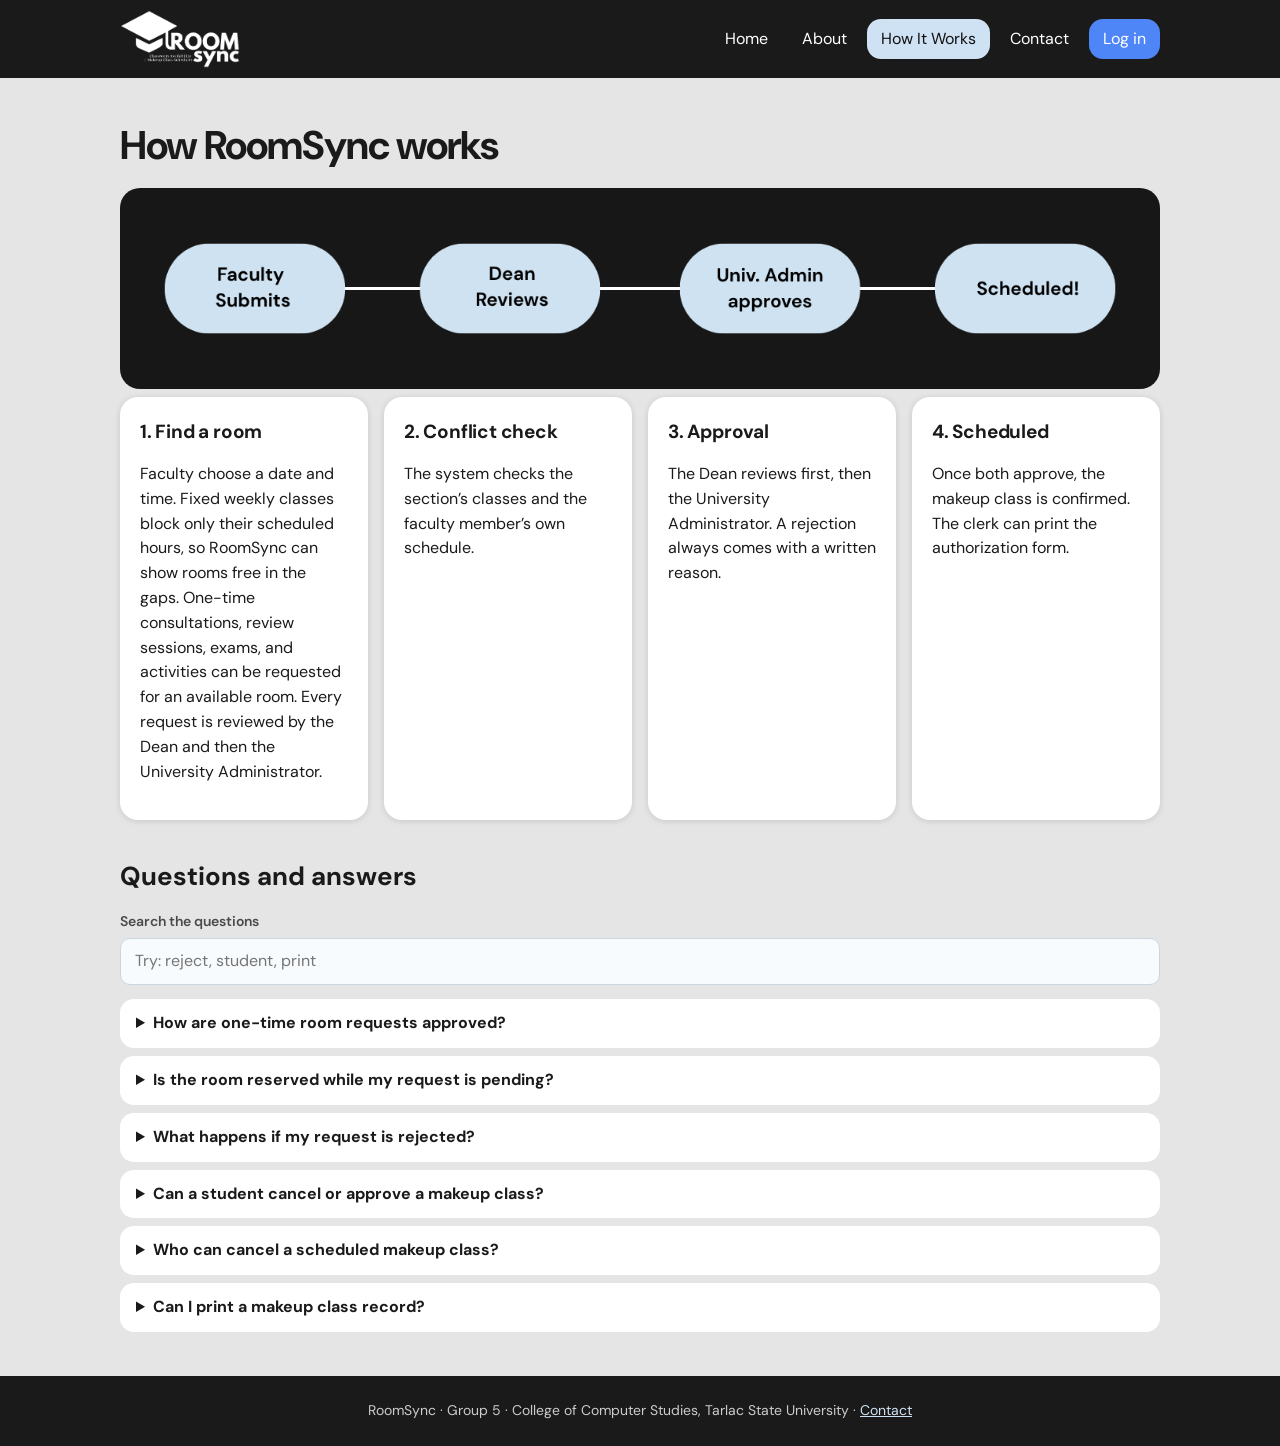
==== how-it-works.html @ acd4421f "Add files via upload" ====
<!DOCTYPE html>
<html lang="en">
  <head>
    <meta charset="UTF-8">
    <meta name="viewport" content="width=device-width, initial-scale=1">
    <title>How RoomSync works: from request to approved makeup class | RoomSync</title>
    <meta
      name="description"
      content="Step by step: how faculty request a makeup class in RoomSync and how the Dean and University Administrator approve it. Includes answers to common questions."
    >
    <meta
      property="og:title"
      content="How RoomSync works: from request to approved makeup class | RoomSync"
    >
    <meta
      property="og:description"
      content="Step by step: how faculty request a makeup class in RoomSync and how the Dean and University Administrator approve it. Includes answers to common questions."
    >
    <meta property="og:type" content="website">
    <meta property="og:image" content="assets/hero.png">
    <link rel="icon" href="assets/favicon.png" type="image/png">
    <link
      rel="stylesheet"
      href="https://fonts.googleapis.com/css2?family=DM+Sans:wght@400;500;700;800&display=swap"
    >
    <link rel="stylesheet" href="style.css">
    <link rel="stylesheet" href="site.css">
  </head>
  <body style="background:#e5e5e5">
    <a class="skip" href="#main">Skip to content</a>
    <header class="top">
      <div class="in">
        <a href="index.html">
          <img src="assets/logo.png" alt="RoomSync home" height="58">
        </a>
        <button id="menu" aria-expanded="false" aria-controls="nav">Menu</button>
        <nav id="nav" aria-label="Main">
          <ul>
            <li><a href="index.html">Home</a></li>
            <li><a href="about.html">About</a></li>
            <li><a href="how-it-works.html" aria-current="page">How It Works</a></li>
            <li><a href="contact.html">Contact</a></li>
            <li><a class="cta" href="portal.html">Log in</a></li>
          </ul>
        </nav>
      </div>
    </header>
    <main id="main" class="wrap">
      <h1>How RoomSync works</h1>
      <img
        class="fig"
        src="assets/approval.png"
        alt="Approval flow: faculty submits, dean reviews, university administrator approves, class is scheduled"
        width="1326"
        height="256"
      >
      <div class="grid">
        <div class="box">
          <h3>1. Find a room</h3>
          <p>
            Faculty choose a date and time. Fixed weekly classes block only their scheduled
            hours, so RoomSync can show rooms free in the gaps. One-time consultations, review
            sessions, exams, and activities can be requested for an available room. Every
            request is reviewed by the Dean and then the University Administrator.
          </p>
        </div>
        <div class="box">
          <h3>2. Conflict check</h3>
          <p>The system checks the section’s classes and the faculty member’s own schedule.</p>
        </div>
        <div class="box">
          <h3>3. Approval</h3>
          <p>
            The Dean reviews first, then the University Administrator. A rejection always comes
            with a written reason.
          </p>
        </div>
        <div class="box">
          <h3>4. Scheduled</h3>
          <p>Once both approve, the makeup class is confirmed. The clerk can print the authorization form.</p>
        </div>
      </div>
      <h2 class="sec">Questions and answers</h2>
      <label for="faq-q">Search the questions</label>
      <input id="faq-q" type="search" placeholder="Try: reject, student, print">
      <p id="faq-n" role="status" class="mu"></p>
      <div id="faq">
        <details>
          <summary>How are one-time room requests approved?</summary>
          <p>
            Consultations, review sessions, exams, and activities use the same two-step review as
            makeup classes: the Dean reviews first, followed by the University Administrator.
            The room is held while a request is pending.
          </p>
        </details>
        <details>
          <summary>Is the room reserved while my request is pending?</summary>
          <p>Yes. The room is held so no one else books it, and it is confirmed after both approvals.</p>
        </details>
        <details>
          <summary>What happens if my request is rejected?</summary>
          <p>You see who rejected it and the reason, and you can submit a new request with a different time or room.</p>
        </details>
        <details>
          <summary>Can a student cancel or approve a makeup class?</summary>
          <p>
            No. Students can only view schedules and vote whether they are available. Their vote
            helps the approvers but does not replace approval.
          </p>
        </details>
        <details>
          <summary>Who can cancel a scheduled makeup class?</summary>
          <p>The university clerk can cancel it with a reason. The room becomes free again.</p>
        </details>
        <details>
          <summary>Can I print a makeup class record?</summary>
          <p>
            Yes. The clerk opens the record and prints the authorization form with signature lines
            for the Dean and the University Administrator.
          </p>
        </details>
      </div>
    </main>
    <footer class="foot">
      RoomSync · Group 5 · College of Computer Studies, Tarlac State University ·
      <a href="contact.html">Contact</a>
    </footer>
    <script src="site.js"></script>
  </body>
</html>
---- style.css ----
:root {
  color-scheme: light;
  --ink: #1a1a1a;
  --muted: #666666;
  --line: #d3d3d3;
  --surface: #ffffff;
  --canvas: #e5e5e5;
  --blue: #1a1a1a;
  --blue-soft: #cfe2f3;
  --green: #2d6a1f;
  --green-soft: #e4f0df;
  --red: #e53935;
  --red-soft: #fde9e8;
  --amber: #a85f00;
  --amber-soft: #fff0d9;
}

* { box-sizing: border-box; }

@keyframes rise-in {
  from { opacity: 0; transform: translateY(4px); }
  to { opacity: 1; transform: translateY(0); }
}

@keyframes soft-fade {
  from { opacity: 0; }
  to { opacity: 1; }
}

body {
  margin: 0;
  color: var(--ink);
  background: var(--canvas);
  font: 16px/1.55 'DM Sans', system-ui, -apple-system, BlinkMacSystemFont, "Segoe UI", sans-serif;
  -webkit-font-smoothing: antialiased;
}

button, select, input, textarea { font: inherit; }
button { -webkit-tap-highlight-color: transparent; }

label {
  display: block;
  margin: 14px 0 6px;
  color: #4a4a4a;
  font-size: 14px;
  font-weight: 600;
}

input, select, textarea {
  width: 100%;
  min-height: 44px;
  padding: 10px 14px;
  color: var(--ink);
  background: #f8fbfd;
  border: 1px solid #cbd6df;
  border-radius: 10px;
}

input:hover, select:hover, textarea:hover { border-color: #9eafbf; }
input:focus, select:focus, textarea:focus { background: #fff; border-color: var(--blue); }
textarea { min-height: 88px; resize: vertical; }

:focus-visible {
  outline: 3px solid #6c8cff;
  outline-offset: 2px;
}

button {
  min-height: 40px;
  margin: 6px 6px 0 0;
  padding: 9px 17px;
  color: #fff;
  background: var(--blue);
  border: 1px solid transparent;
  border-radius: 9px;
  box-shadow: 0 2px 5px #00000020;
  cursor: pointer;
  font-weight: 600;
}

button:hover:not(:disabled) {
  background: #333;
  box-shadow: 0 5px 12px #0000002b;
  transform: translateY(-1px);
}

button:active:not(:disabled) { transform: translateY(0); }
button:disabled { opacity: .48; cursor: not-allowed; box-shadow: none; }
button.rd { color: #fff; background: var(--red); box-shadow: none; }
button.rd:hover:not(:disabled) { background: #c62828; }
button.good { color: #fff; background: var(--green); box-shadow: none; }
button.good:hover:not(:disabled) { background: #245719; }
button.neutral { color: #333; background: #eeeeee; border-color: #d3d3d3; box-shadow: none; }
button.neutral:hover:not(:disabled) { background: #e2e2e2; box-shadow: 0 3px 8px #00000018; }
button.sm { min-height: 40px; padding: 8px 13px; font-size: 14px; }
button.chosen { box-shadow: 0 0 0 2px var(--surface), 0 0 0 4px currentColor; }

#login {
  position: relative;
  display: grid;
  grid-template-columns: minmax(0, 520px) minmax(0, 410px);
  min-height: 100vh;
  align-items: center;
  justify-content: center;
  gap: clamp(32px, 5vw, 72px);
  overflow: hidden;
  padding: 48px 24px;
  color: #fff;
  background:
    radial-gradient(ellipse at 18% 20%, #cfe2f322, transparent 38%),
    radial-gradient(ellipse at 80% 85%, #ffffff12, transparent 34%),
    #1a1a1a;
}

#login::before, #login::after {
  position: absolute;
  width: 360px;
  height: 360px;
  border: 1px solid #ffffff13;
  border-radius: 50%;
  content: "";
  pointer-events: none;
}

#login::before { top: -220px; right: -80px; }
#login::after { bottom: -250px; left: -100px; width: 460px; height: 460px; }

.brand {
  position: relative;
  z-index: 1;
  align-self: start;
  margin-top: 36px;
  color: #fff;
  font-size: clamp(52px, 8vw, 88px);
  font-weight: 800;
  line-height: .88;
  letter-spacing: -4px;
}

.brand em {
  display: block;
  color: #cfe2f3;
  text-align: right;
  font-style: normal;
}

.brand small {
  display: block;
  max-width: 310px;
  margin-top: 20px;
  color: #d0d0d0;
  font: 400 14px/1.6 'DM Sans', system-ui, sans-serif;
  letter-spacing: .2px;
}

.lc {
  position: relative;
  z-index: 1;
  width: min(410px, 100%);
  padding: 36px;
  color: var(--ink);
  background: var(--surface);
  border: 1px solid #ffffffc7;
  border-radius: 18px;
  box-shadow: 0 24px 70px #00000066;
  animation: rise-in .3s cubic-bezier(.2,.7,.25,1) both;
}

.lc h2 {
  margin: 0 0 18px;
  text-align: left;
  font-size: 27px;
  font-weight: 700;
  letter-spacing: -.7px;
}

.lc button:not(.chip) { width: 100%; min-height: 46px; margin: 14px 0 0; }
.lc .chip { width: auto; margin: 5px 5px 0 0; }
.err { min-height: 20px; margin-top: 6px; color: var(--red); font-size: 14px; text-align: center; }
.chip { min-height: 32px; padding: 5px 11px; color: #333; background: #eef4f8; border: 1px solid #d5e0e9; box-shadow: none; font-size: 13px; }
.chip:hover:not(:disabled) { color: var(--blue); background: var(--blue-soft); box-shadow: none; }

.app {
  display: grid;
  grid-template-columns: 252px minmax(0, 1fr);
  min-height: 100vh;
  background: var(--canvas);
  transition: grid-template-columns .28s cubic-bezier(.2,.7,.25,1);
}

aside {
  position: sticky;
  top: 0;
  display: flex;
  height: 100vh;
  height: 100dvh;
  flex-direction: column;
  gap: 5px;
  margin: 0;
  padding: 18px 12px;
  min-width: 0;
  overflow: hidden;
  color: #f5f5f5;
  background: #1a1a1a;
  border: 0;
  border-radius: 0;
}

aside nav {
  display: flex;
  flex: 1;
  flex-direction: column;
  gap: 5px;
}

.app.sidebar-hidden {
  grid-template-columns: 84px minmax(0, 1fr);
}

aside .me,
aside nav,
aside .lo {
  transition: opacity .16s ease, transform .22s ease, visibility 0s linear;
}

.sidebar-toggle {
  display: grid;
  width: 38px;
  height: 38px;
  padding: 0;
  place-items: center;
  flex: 0 0 auto;
  align-self: flex-end;
  margin: 0 0 8px;
  color: #f5f5f5;
  border-color: #555;
  box-shadow: none;
}

.sidebar-toggle svg {
  width: 21px;
  height: 21px;
  fill: none;
  stroke: currentColor;
  stroke-linecap: round;
  stroke-width: 2;
}

.sidebar-toggle:focus-visible {
  outline: 2px solid #cfe2f3;
  outline-offset: 2px;
}

.sidebar-toggle:hover:not(:disabled) {
  color: #fff;
  background: #333;
  box-shadow: 0 3px 8px #00000040;
}

.app.sidebar-hidden aside {
  align-items: center;
  padding: 12px 8px;
}

.app.sidebar-hidden aside .me,
.app.sidebar-hidden aside nav,
.app.sidebar-hidden aside .lo {
  visibility: hidden;
  opacity: 0;
  pointer-events: none;
  transform: translateX(-8px);
  transition: opacity .16s ease, transform .22s ease, visibility 0s linear .16s;
}

.app.sidebar-hidden .sidebar-toggle {
  align-self: center;
  margin: 0;
}

.me {
  margin-bottom: 12px;
  padding: 10px 8px 20px;
  border-bottom: 1px solid #ffffff19;
  text-align: center;
}

.me .avatar {
  display: block;
  width: 62px;
  height: 62px;
  margin: 0 auto 10px;
  border: 3px solid #ffffff20;
  border-radius: 50%;
  box-shadow: 0 5px 16px #00000055;
  object-fit: cover;
}

.me b { display: block; font-size: 15px; font-weight: 600; }
.me small { display: block; margin-top: 3px; color: #c5c5c5; font-size: 13px; }

aside a {
  display: flex;
  min-height: 44px;
  align-items: center;
  gap: 10px;
  padding: 10px 12px;
  color: #cccccc;
  border-radius: 9px;
  cursor: pointer;
  font-size: 14px;
  font-weight: 500;
}

aside a:hover { color: #fff; background: #ffffff10; }
aside a.on { color: #1a1a1a; background: #cfe2f3; box-shadow: 0 5px 14px #00000033; }
aside a.lo { margin-top: auto; border-top: 1px solid #ffffff19; border-radius: 0; padding-top: 16px; }

main { min-width: 0; animation: rise-in .24s cubic-bezier(.2,.7,.25,1) both; }

header {
  position: sticky;
  z-index: 2;
  top: 0;
  display: flex;
  min-height: 88px;
  align-items: center;
  justify-content: space-between;
  gap: 16px;
  padding: 16px clamp(20px, 3vw, 42px);
  background: #ffffffed;
  border-bottom: 1px solid var(--line);
  backdrop-filter: blur(12px);
}

h1 {
  margin: 0;
  color: var(--ink);
  font-size: clamp(23px, 2.5vw, 30px);
  font-weight: 700;
  letter-spacing: -.8px;
}

header p { margin: 3px 0 0; color: var(--muted); font-size: 14px; }
.hr { display: flex; align-items: center; gap: 18px; color: #666; text-align: right; font-size: 13px; }
.lg { color: var(--blue); font-size: 14px; font-weight: 800; line-height: 1; }
.lg em { display: block; color: var(--ink); text-align: right; font-style: normal; }

section { width: 100%; max-width: 1500px; margin: 0 auto; padding: 26px clamp(20px, 3vw, 42px) 40px; }
aside a { transition: color .18s ease, background .18s ease, transform .18s ease; }
aside a:hover { transform: translateX(3px); }
input, select, textarea { transition: border-color .18s ease, box-shadow .18s ease, background .18s ease, transform .18s ease; }
input:focus, select:focus, textarea:focus { box-shadow: 0 0 0 3px #cfe2f366; }
button { transition: background .18s ease, box-shadow .18s ease, transform .18s ease; }
table tr { transition: background-color .16s ease; }

.stats {
  display: grid;
  grid-template-columns: repeat(auto-fit, minmax(165px, 1fr));
  gap: 14px;
  margin-bottom: 26px;
}

.st {
  position: relative;
  min-height: 112px;
  padding: 18px 20px;
  overflow: hidden;
  background: var(--surface);
  border: 1px solid var(--line);
  border-radius: 12px;
  box-shadow: 0 3px 10px #00000012;
  transition: transform .22s ease, box-shadow .22s ease;
}

.st:hover { transform: translateY(-3px); box-shadow: 0 8px 18px #00000018; }
.st::before {
  position: absolute;
  top: 0;
  bottom: 0;
  left: 0;
  width: 3px;
  background: var(--blue);
  content: "";
}

.st b { display: block; margin-bottom: 5px; color: var(--ink); font-size: 35px; line-height: 1.15; letter-spacing: -1px; }
.st:not(b) { color: #666; font-size: 14px; }

.card {
  margin-bottom: 16px;
  padding: 18px;
  overflow-x: auto;
  background: var(--surface);
  border: 1px solid var(--line);
  border-radius: 12px;
  box-shadow: 0 3px 12px #0000000d;
  transition: box-shadow .2s ease, border-color .2s ease;
}

.availability-note {
  margin-bottom: 22px;
  padding: 18px 20px;
  background: #f3f8fc;
  border: 1px solid #d5e0e9;
  border-left: 4px solid #4f86f7;
  border-radius: 10px;
}

.availability-note h2 {
  margin: 0 0 14px;
  color: var(--ink);
  font-size: 18px;
}

.availability-note-grid {
  display: grid;
  grid-template-columns: repeat(auto-fit, minmax(260px, 1fr));
  gap: 14px 22px;
}

.availability-note-grid h3 {
  margin: 0 0 4px;
  font-size: 15px;
}

.availability-note-grid p {
  margin: 0;
  color: var(--muted);
  font-size: 14px;
}

.g { display: grid; grid-template-columns: repeat(auto-fit, minmax(155px, 1fr)); gap: 8px 14px; }
h3 { margin: 24px 0 10px; color: var(--ink); font-size: 17px; font-weight: 700; letter-spacing: -.2px; }

table { width: 100%; border-spacing: 0; text-align: left; }
th {
  padding: 11px 12px;
  color: #666;
  background: #f6f8fa;
  border-bottom: 1px solid var(--line);
  font-size: 12px;
  font-weight: 700;
  letter-spacing: .5px;
  text-transform: uppercase;
}

td {
  padding: 12px;
  color: #444;
  background: #fff;
  border-bottom: 1px solid #ededed;
  font-size: 14px;
  transition: background-color .16s ease, color .16s ease;
}

tr:last-child td { border-bottom: 0; }
tr:hover td { background: #f3f8fc; }
tr.off td { color: #888; background: #f2f2f2; }

.bd {
  display: inline-flex;
  align-items: center;
  padding: 4px 10px;
  color: var(--amber);
  background: var(--amber-soft);
  border-radius: 999px;
  font-size: 13px;
  font-weight: 600;
  white-space: nowrap;
}

.ok { color: var(--green); }
.bad { color: var(--red); }
.wt { color: var(--amber); }
.bd.ok { color: var(--green); background: var(--green-soft); }
.bd.bad { color: var(--red); background: var(--red-soft); }
.bd.wt { color: var(--amber); background: var(--amber-soft); }

.trk { display: flex; flex-wrap: wrap; gap: 7px; margin: 14px 0 10px; }
.trk span { padding: 5px 10px; color: #666; background: #eeeeee; border-radius: 999px; font-size: 13px; }
.trk .dn { color: var(--green); background: var(--green-soft); }
.trk .cu { color: var(--amber); background: var(--amber-soft); }
.trk .xx { color: var(--red); background: var(--red-soft); }
.rw { display: flex; align-items: center; justify-content: space-between; gap: 10px; flex-wrap: wrap; }
.rw b { color: var(--ink); font-size: 15px; }
.chk { margin-top: 10px; padding: 12px 14px; color: #4a4a4a; background: #f4f4f4; border: 1px solid var(--line); border-radius: 9px; font-size: 14px; }
.sig { display: inline-block; width: 46%; margin: 30px 2% 0; text-align: center; font-size: 14px; }
.sig u { display: block; min-height: 20px; color: var(--ink); }
.mu { color: var(--muted); font-size: 14px; }

#toast {
  position: fixed;
  z-index: 9;
  bottom: 22px;
  left: 50%;
  padding: 12px 18px;
  color: #fff;
  background: #1a1a1a;
  border: 1px solid #ffffff20;
  border-radius: 10px;
  box-shadow: 0 8px 24px #00000040;
  opacity: 0;
  pointer-events: none;
  transform: translate(-50%, 14px);
  transition: opacity .24s ease, transform .3s cubic-bezier(.2,.8,.2,1);
}

#toast.show { opacity: 1; transform: translate(-50%, 0); }

.confirm-dialog {
  width: min(440px, calc(100% - 32px));
  padding: 24px;
  color: var(--ink);
  background: var(--surface);
  border: 1px solid var(--line);
  border-radius: 14px;
  box-shadow: 0 20px 60px #00000040;
  animation: rise-in .2s ease-out both;
}

.confirm-dialog::backdrop { background: #11111180; backdrop-filter: blur(2px); }
.confirm-dialog h2 { margin: 0; font-size: 20px; letter-spacing: -.3px; }
.confirm-dialog p { margin: 12px 0 20px; color: #555; }
.confirm-dialog form { justify-content: flex-end; }
.confirm-dialog button[value=cancel] { color: #333; background: #eeeeee; box-shadow: none; }

@media (max-width: 900px) {
  .app { grid-template-columns: 210px minmax(0, 1fr); }
  aside { padding-right: 9px; padding-left: 9px; }
  section { padding-right: 20px; padding-left: 20px; }
}

@media (max-width: 700px) {
  .app { display: block; }
  .app.sidebar-hidden { display: block; }
  #login {
    grid-template-columns: minmax(0, 520px);
    justify-items: center;
    gap: 28px;
  }
  .brand {
    width: 100%;
    align-self: center;
    margin-top: 0;
  }
  .lc { max-width: 410px; }
  aside {
    position: relative;
    top: auto;
    height: auto;
    flex-direction: row;
    flex-wrap: wrap;
    gap: 4px;
    margin: 0;
    padding: 10px;
    border: 0;
    border-radius: 0;
  }
  .app.sidebar-hidden aside {
    width: 58px;
    height: 60px;
    align-items: center;
    padding: 10px;
  }
  aside .sidebar-toggle { align-self: flex-end; }
  .app.sidebar-hidden aside .sidebar-toggle { align-self: center; }
  aside nav {
    flex: 1 1 100%;
    flex-direction: row;
    flex-wrap: wrap;
  }
  .me { display: flex; width: 100%; align-items: center; gap: 10px; margin: 0; padding: 3px 5px 10px; text-align: left; }
  .me .avatar { width: 38px; height: 38px; flex: 0 0 38px; margin: 0; }
  .me small { margin-top: 0; }
  aside a { min-height: 40px; padding: 8px 10px; font-size: 13px; }
  aside a.lo { margin: 0 0 0 auto; padding-top: 8px; border: 0; }
  header { position: static; min-height: 76px; padding: 14px 18px; }
  section { padding: 18px 14px 28px; }
  .stats { grid-template-columns: repeat(auto-fit, minmax(135px, 1fr)); gap: 10px; }
  .st { min-height: 96px; padding: 14px 16px; }
  .st b { font-size: 30px; }
  .card { padding: 14px; }
}

@media (max-width: 430px) {
  #login { padding: 32px 18px; }
  .brand { align-self: flex-start; font-size: 53px; }
  .brand small { max-width: 260px; margin-top: 12px; }
  .lc { padding: 26px 22px; }
  header { align-items: flex-start; }
  .hr { gap: 10px; font-size: 12px; }
}

@media print {
  body * { visibility: hidden; }
  #print, #print * { visibility: visible; }
  #print { position: absolute; top: 0; left: 0; width: 100%; background: #fff; border: 0; box-shadow: none; }
}

@media (prefers-reduced-motion: reduce) {
  *, *::before, *::after {
    scroll-behavior: auto !important;
    animation-duration: .01ms !important;
    animation-iteration-count: 1 !important;
    transition-duration: .01ms !important;
  }
}

/* logo images */
.login-logo {
  display: block;
  width: min(560px, 100%);
  height: auto;
  transform: translateX(-90px);
}
.lg img { display: block; height: 60px; width: auto; }

/* icons (from the mock-up): blue on the dark sidebar, black on the highlighted page, white inside dark buttons */
.ic { width: 22px; height: 22px; flex: none; object-fit: contain; }
.ic.k { display: none; }
aside a.on .ic.b { display: none; }
aside a.on .ic.k { display: block; }
button .ic { width: 18px; height: 18px; margin-left: 6px; vertical-align: -3px; }
button .ic:first-child { margin: 0 6px 0 0; }

/* user avatar (silhouette from the mock-up) */
.me .avatar { display: block; width: 62px; height: 62px; margin: 0 auto 10px; border-radius: 50%; box-shadow: 0 5px 16px #00000055; }
---- site.css ----
.skip {
  position: absolute;
  left: -999px;
}

.skip:focus {
  top: 8px;
  left: 8px;
  z-index: 99;
  padding: 8px 14px;
  background: #fff;
}

.top {
  position: sticky;
  top: 0;
  z-index: 20;
  color: #fff;
  background: #1a1a1a;
}

.top .in {
  display: flex;
  max-width: 1080px;
  align-items: center;
  justify-content: space-between;
  gap: 16px;
  margin: auto;
  padding: 10px 20px;
}

.top img {
  display: block;
  width: auto;
  height: 58px;
}

.top nav ul {
  display: flex;
  flex-wrap: wrap;
  gap: 6px;
  margin: 0;
  padding: 0;
  list-style: none;
}

.top nav a {
  display: block;
  padding: 8px 14px;
  border-radius: 14px;
  color: #fff;
  text-decoration: none;
}

.top nav a:hover {
  background: #333;
}

.top nav a[aria-current=page] {
  color: #111;
  background: #cfe2f3;
}

.top nav a.cta {
  background: #4f86f7;
}

#menu {
  display: none;
  background: #333;
  box-shadow: none;
}

.wrap {
  max-width: 1080px;
  margin: auto;
  padding: 36px 20px;
}

.hero {
  display: grid;
  grid-template-columns: 1.1fr 1fr;
  align-items: center;
  gap: 36px;
}

.hero h1 {
  margin: 0 0 14px;
  font-size: clamp(32px, 5vw, 52px);
  line-height: 1.05;
  letter-spacing: -1px;
}

.hero p {
  max-width: 46ch;
  font-size: 18px;
}

.hero img {
  width: 100%;
  height: auto;
  border-radius: 20px;
}

.btn {
  display: inline-block;
  margin: 6px 8px 0 0;
  padding: 12px 24px;
  border-radius: 20px;
  color: #fff;
  background: #1a1a1a;
  text-decoration: none;
}

.btn.alt {
  color: #111;
  background: #cfe2f3;
}

.grid {
  display: grid;
  grid-template-columns: repeat(auto-fit, minmax(230px, 1fr));
  gap: 16px;
}

.box {
  padding: 20px;
  border-radius: 18px;
  background: #fff;
  box-shadow: 0 1px 6px #0002;
}

.box h2,
.box h3 {
  margin: 0 0 6px;
  font-size: 19px;
}

main h2.sec {
  margin: 36px 0 12px;
  font-size: 26px;
}

.fig {
  width: 100%;
  height: auto;
}

details {
  margin: 8px 0;
  padding: 12px 16px;
  border-radius: 14px;
  background: #fff;
}

summary {
  cursor: pointer;
  font-weight: 700;
}

.foot {
  padding: 24px 20px;
  color: #ccc;
  background: #1a1a1a;
  text-align: center;
  font-size: 14px;
}

.foot a {
  color: #cfe2f3;
}

.ok {
  color: #2d6a1f;
}

.bad,
.err {
  color: #b3261e;
}

.err {
  min-height: 18px;
  font-size: 13px;
}

@media (max-width: 760px) {
  .hero {
    grid-template-columns: 1fr;
  }

  #menu {
    display: block;
  }

  .top nav {
    display: none;
    width: 100%;
  }

  .top nav.open {
    display: block;
  }

  .top .in {
    flex-wrap: wrap;
  }

  .top nav ul {
    flex-direction: column;
  }
}

/* Keep the portal's global header and h1 rules from restyling the public pages. */
header.top {
  display: block;
  min-height: 0;
  padding: 0;
  border: 0;
  backdrop-filter: none;
}

main.wrap h1 {
  margin: 0 0 12px;
  font-size: clamp(28px, 4vw, 40px);
  letter-spacing: -1px;
}

.fig {
  border-radius: 20px;
}
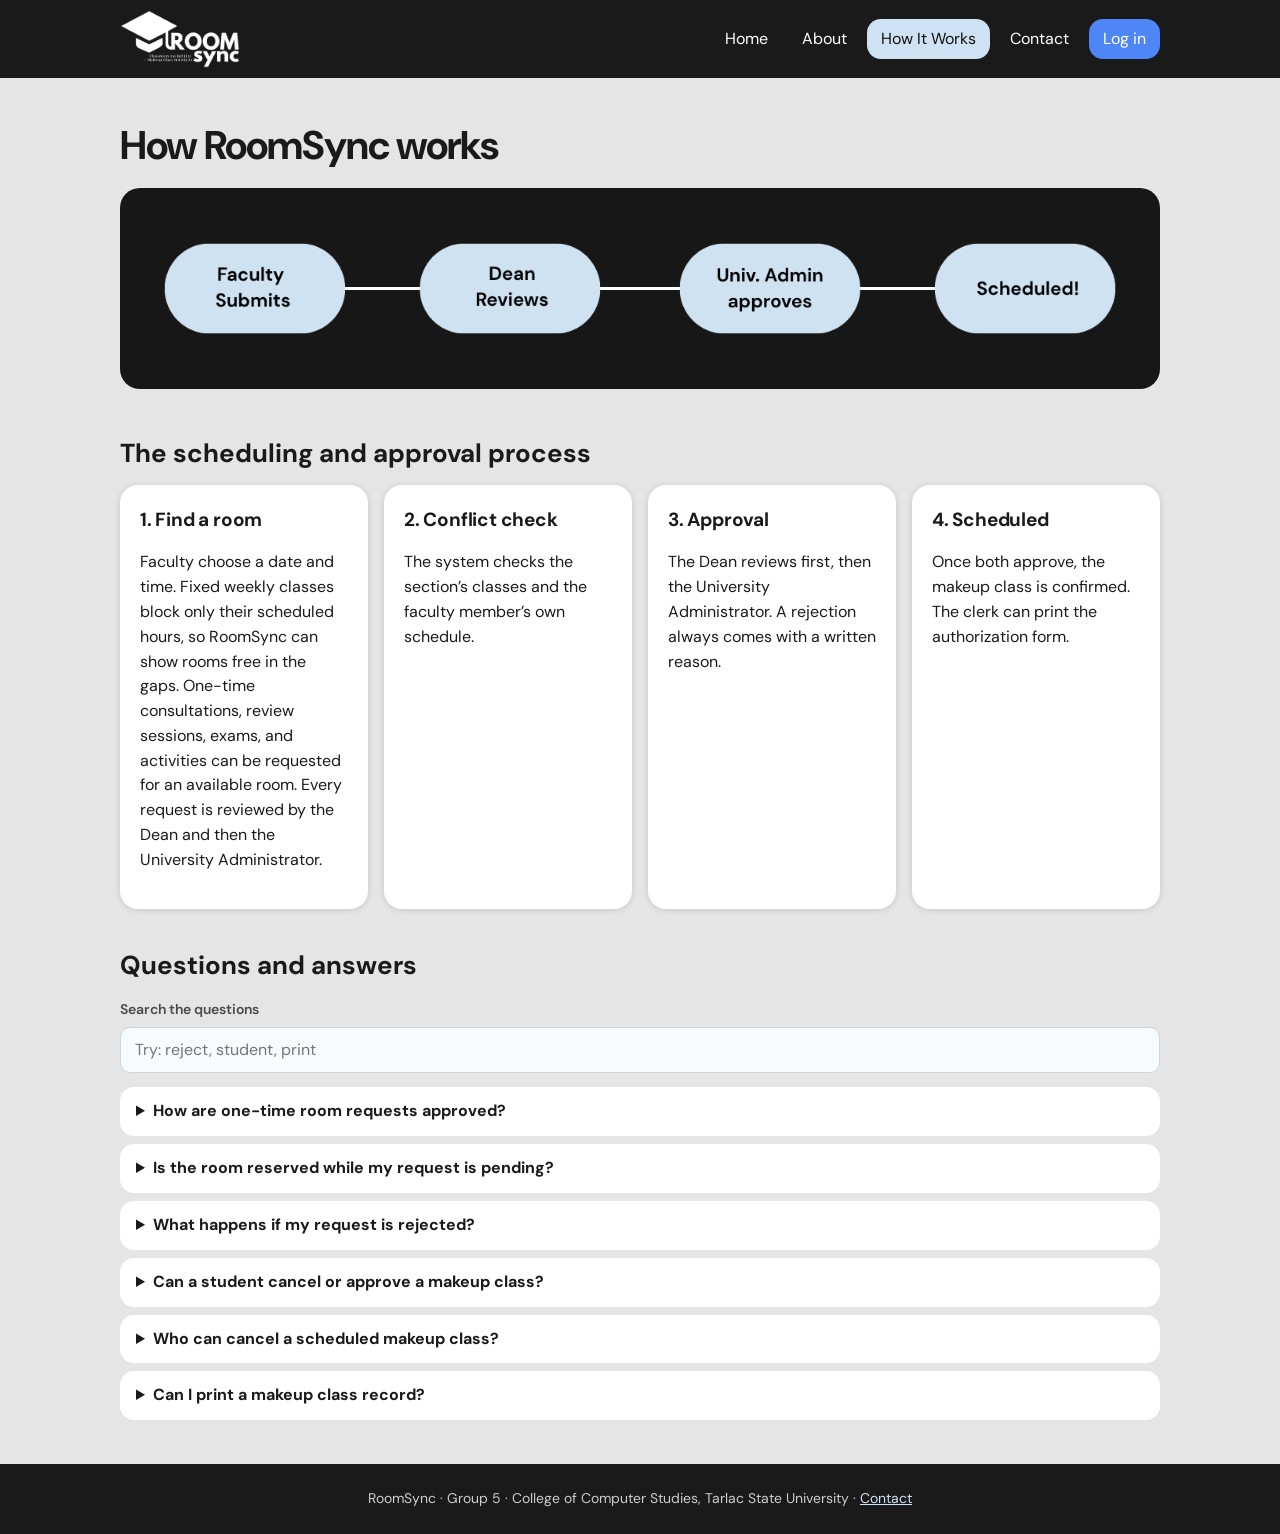
==== commit 3e680672: "Add files via upload" ====
--- a/how-it-works.html
+++ b/how-it-works.html
@@ -54,6 +54,7 @@
         width="1326"
         height="256"
       >
+      <h2 class="sec">The scheduling and approval process</h2>
       <div class="grid">
         <div class="box">
           <h3>1. Find a room</h3>
--- a/style.css
+++ b/style.css
@@ -288,12 +288,53 @@
   display: block;
   width: 62px;
   height: 62px;
-  margin: 0 auto 10px;
   border: 3px solid #ffffff20;
   border-radius: 50%;
   box-shadow: 0 5px 16px #00000055;
   object-fit: cover;
 }
+
+.avatar-trigger {
+  display: block;
+  width: 62px;
+  height: 62px;
+  margin: 0 auto 10px;
+  padding: 0;
+  overflow: visible;
+  background: transparent;
+  border: 0;
+  border-radius: 50%;
+  box-shadow: none;
+}
+
+.avatar-trigger:hover:not(:disabled) {
+  background: transparent;
+  box-shadow: none;
+  transform: scale(1.06);
+}
+
+.avatar-trigger:focus-visible {
+  outline: 3px solid #cfe2f3;
+  outline-offset: 3px;
+}
+
+.avatar-dialog {
+  width: min(360px, calc(100% - 32px));
+  padding: 24px;
+  color: var(--ink);
+  text-align: center;
+  background: var(--surface);
+  border: 1px solid var(--line);
+  border-radius: 18px;
+  box-shadow: 0 20px 60px #00000040;
+  animation: rise-in .2s ease-out both;
+}
+
+.avatar-dialog::backdrop { background: #11111199; backdrop-filter: blur(3px); }
+.avatar-dialog h2 { margin: 0 0 18px; font-size: 20px; }
+.avatar-dialog img { display: block; width: min(240px, 100%); aspect-ratio: 1; margin: 0 auto; border-radius: 50%; object-fit: cover; }
+.avatar-dialog p { margin: 14px 0 4px; color: var(--muted); }
+.avatar-dialog form { display: flex; justify-content: center; }
 
 .me b { display: block; font-size: 15px; font-weight: 600; }
 .me small { display: block; margin-top: 3px; color: #c5c5c5; font-size: 13px; }
@@ -545,50 +586,104 @@
   }
   .lc { max-width: 410px; }
   aside {
-    position: relative;
-    top: auto;
+    position: sticky;
+    top: 0;
+    z-index: 3;
+    display: grid;
+    width: 100%;
     height: auto;
+    grid-template-columns: 42px minmax(0, 1fr);
+    grid-template-areas: "toggle profile" "nav nav" "logout logout";
+    align-items: center;
+    gap: 8px 10px;
+    padding: 8px 12px;
+  }
+  .app.sidebar-hidden aside {
+    width: 100%;
+    height: auto;
+    grid-template-areas: "toggle profile";
+    padding: 8px 12px;
+  }
+  aside .sidebar-toggle,
+  .app.sidebar-hidden aside .sidebar-toggle {
+    grid-area: toggle;
+    align-self: center;
+    margin: 0;
+  }
+  aside nav {
+    grid-area: nav;
+    min-width: 0;
+    flex: none;
     flex-direction: row;
-    flex-wrap: wrap;
-    gap: 4px;
+    flex-wrap: nowrap;
+    overflow-x: auto;
+    padding-bottom: 4px;
+    scrollbar-width: thin;
+  }
+  .app.sidebar-hidden aside nav { display: none; }
+  aside .me {
+    grid-area: profile;
+    display: flex;
+    width: auto;
+    min-width: 0;
+    align-items: center;
+    gap: 10px;
     margin: 0;
-    padding: 10px;
+    padding: 0;
     border: 0;
-    border-radius: 0;
-  }
-  .app.sidebar-hidden aside {
-    width: 58px;
-    height: 60px;
-    align-items: center;
-    padding: 10px;
-  }
-  aside .sidebar-toggle { align-self: flex-end; }
-  .app.sidebar-hidden aside .sidebar-toggle { align-self: center; }
-  aside nav {
-    flex: 1 1 100%;
-    flex-direction: row;
-    flex-wrap: wrap;
-  }
-  .me { display: flex; width: 100%; align-items: center; gap: 10px; margin: 0; padding: 3px 5px 10px; text-align: left; }
-  .me .avatar { width: 38px; height: 38px; flex: 0 0 38px; margin: 0; }
+    text-align: left;
+  }
+  .me b { overflow: hidden; text-overflow: ellipsis; white-space: nowrap; }
+  .avatar-trigger { width: 38px; height: 38px; flex: 0 0 38px; margin: 0; }
+  .me .avatar { width: 38px; height: 38px; }
   .me small { margin-top: 0; }
-  aside a { min-height: 40px; padding: 8px 10px; font-size: 13px; }
-  aside a.lo { margin: 0 0 0 auto; padding-top: 8px; border: 0; }
-  header { position: static; min-height: 76px; padding: 14px 18px; }
-  section { padding: 18px 14px 28px; }
-  .stats { grid-template-columns: repeat(auto-fit, minmax(135px, 1fr)); gap: 10px; }
+  aside a { min-height: 44px; flex: 0 0 auto; padding: 8px 10px; font-size: 13px; white-space: nowrap; }
+  aside a.lo { grid-area: logout; justify-self: end; margin: 0; padding: 6px 10px; border: 0; }
+  .app.sidebar-hidden aside .lo { display: none; }
+  .app.sidebar-hidden aside .me {
+    visibility: visible;
+    opacity: 1;
+    pointer-events: auto;
+    transform: none;
+  }
+  header {
+    position: static;
+    display: grid;
+    min-height: 0;
+    grid-template-columns: minmax(0, 1fr) auto;
+    gap: 12px;
+    padding: 14px 16px;
+  }
+  .header-title { min-width: 0; }
+  .header-title h1 { overflow-wrap: anywhere; }
+  .hr { min-width: 0; gap: 8px; }
+  .hr > span:last-child { white-space: nowrap; }
+  .lg img { height: 42px; }
+  section { padding: 18px 12px 28px; }
+  .stats { grid-template-columns: repeat(2, minmax(0, 1fr)); gap: 10px; }
+  .stats > .st:last-child:nth-child(odd) { grid-column: 1 / -1; }
   .st { min-height: 96px; padding: 14px 16px; }
   .st b { font-size: 30px; }
-  .card { padding: 14px; }
+  .card { min-width: 0; padding: 12px; }
+  table { min-width: 620px; }
+  .availability-note-grid { grid-template-columns: minmax(0, 1fr); }
 }
 
 @media (max-width: 430px) {
-  #login { padding: 32px 18px; }
+  #login { padding: 28px 16px; }
   .brand { align-self: flex-start; font-size: 53px; }
   .brand small { max-width: 260px; margin-top: 12px; }
-  .lc { padding: 26px 22px; }
-  header { align-items: flex-start; }
-  .hr { gap: 10px; font-size: 12px; }
+  .lc { padding: 24px 18px; }
+  header { grid-template-columns: minmax(0, 1fr); }
+  .hr { justify-content: flex-end; font-size: 12px; }
+  .lg img { height: 38px; }
+  .st { padding: 12px; }
+}
+
+@media (max-width: 350px) {
+  .me small { display: none; }
+  .stats { grid-template-columns: minmax(0, 1fr); }
+  .stats > .st:last-child:nth-child(odd) { grid-column: auto; }
 }
 
 @media print {
--- a/site.css
+++ b/site.css
@@ -211,6 +211,21 @@
   }
 }
 
+@media (max-width: 520px) {
+  .top .in { gap: 8px; padding: 8px 14px; }
+  .top img { height: 48px; }
+  #menu { min-height: 44px; padding: 8px 12px; }
+  .wrap { padding: 24px 14px; }
+  .hero { gap: 20px; }
+  .hero h1 { font-size: clamp(30px, 9vw, 42px); }
+  .hero p { font-size: 16px; }
+  .grid { grid-template-columns: minmax(0, 1fr); }
+  .box { min-width: 0; padding: 16px; overflow-wrap: anywhere; }
+  main h2.sec { font-size: 23px; }
+  .btn { min-height: 44px; padding: 11px 16px; }
+  .foot { padding: 20px 14px; }
+}
+
 /* Keep the portal's global header and h1 rules from restyling the public pages. */
 header.top {
   display: block;
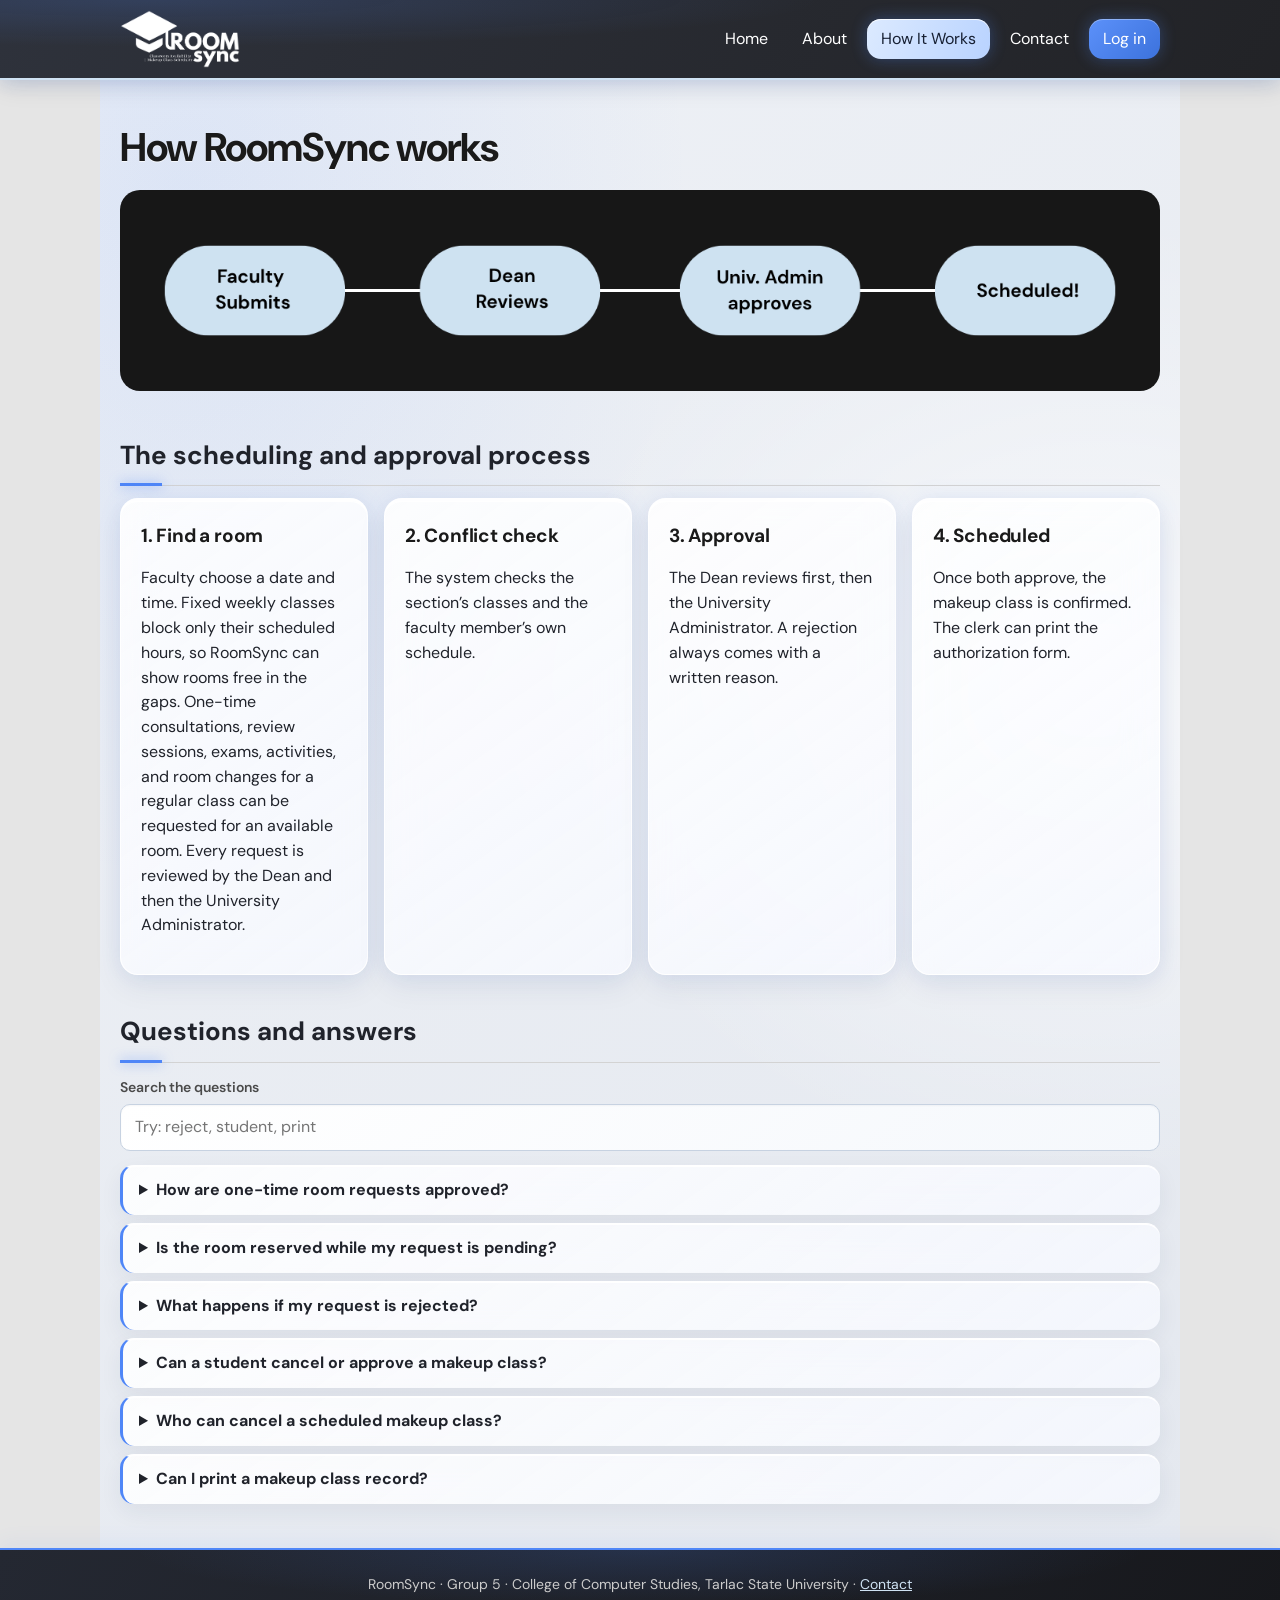
==== commit 1d01f64b: "Add files via upload" ====
--- a/how-it-works.html
+++ b/how-it-works.html
@@ -61,7 +61,7 @@
           <p>
             Faculty choose a date and time. Fixed weekly classes block only their scheduled
             hours, so RoomSync can show rooms free in the gaps. One-time consultations, review
-            sessions, exams, and activities can be requested for an available room. Every
+            sessions, exams, activities, and room changes for a regular class can be requested for an available room. Every
             request is reviewed by the Dean and then the University Administrator.
           </p>
         </div>
@@ -89,7 +89,7 @@
         <details>
           <summary>How are one-time room requests approved?</summary>
           <p>
-            Consultations, review sessions, exams, and activities use the same two-step review as
+            Consultations, review sessions, exams, activities, and room changes use the same two-step review as
             makeup classes: the Dean reviews first, followed by the University Administrator.
             The room is held while a request is pending.
           </p>
--- a/style.css
+++ b/style.css
@@ -7,6 +7,12 @@
   --canvas: #e5e5e5;
   --blue: #1a1a1a;
   --blue-soft: #cfe2f3;
+  --accent: #4f86f7;
+  --accent-glow: #4f86f766;
+  --glass-surface: #ffffffb8;
+  --glass-border: #ffffffc9;
+  --ease-fluid: cubic-bezier(.22, 1, .36, 1);
+  --ease-settle: cubic-bezier(.2, .75, .25, 1);
   --green: #2d6a1f;
   --green-soft: #e4f0df;
   --red: #e53935;
@@ -25,6 +31,11 @@
 @keyframes soft-fade {
   from { opacity: 0; }
   to { opacity: 1; }
+}
+
+@keyframes drawer-in {
+  from { opacity: .7; transform: translateX(-18px); }
+  to { opacity: 1; transform: translateX(0); }
 }
 
 body {
@@ -61,7 +72,7 @@
 textarea { min-height: 88px; resize: vertical; }
 
 :focus-visible {
-  outline: 3px solid #6c8cff;
+  outline: 3px solid var(--accent);
   outline-offset: 2px;
 }
 
@@ -80,7 +91,7 @@
 
 button:hover:not(:disabled) {
   background: #333;
-  box-shadow: 0 5px 12px #0000002b;
+  box-shadow: 0 0 0 3px #4f86f722, 0 5px 16px var(--accent-glow);
   transform: translateY(-1px);
 }
 
@@ -107,7 +118,8 @@
   padding: 48px 24px;
   color: #fff;
   background:
-    radial-gradient(ellipse at 18% 20%, #cfe2f322, transparent 38%),
+    radial-gradient(ellipse at 18% 20%, #4f86f733, transparent 40%),
+    radial-gradient(ellipse at 82% 78%, #4f86f722, transparent 38%),
     radial-gradient(ellipse at 80% 85%, #ffffff12, transparent 34%),
     #1a1a1a;
 }
@@ -159,11 +171,13 @@
   width: min(410px, 100%);
   padding: 36px;
   color: var(--ink);
-  background: var(--surface);
-  border: 1px solid #ffffffc7;
+  background: #ffffffc2;
+  border: 1px solid var(--glass-border);
+  border-top: 3px solid var(--accent);
   border-radius: 18px;
-  box-shadow: 0 24px 70px #00000066;
-  animation: rise-in .3s cubic-bezier(.2,.7,.25,1) both;
+  box-shadow: 0 0 0 1px #4f86f733, 0 0 28px #4f86f755, 0 24px 70px #00000066;
+  backdrop-filter: blur(18px) saturate(135%);
+  animation: rise-in .42s var(--ease-settle) both;
 }
 
 .lc h2 {
@@ -174,7 +188,35 @@
   letter-spacing: -.7px;
 }
 
+.login-exit {
+  position: absolute;
+  z-index: 2;
+  top: 24px;
+  left: clamp(18px, 3vw, 40px);
+  display: inline-flex;
+  min-height: 36px;
+  align-items: center;
+  gap: 8px;
+  padding: 6px 0;
+  color: #d7e4fb;
+  background: transparent;
+  border: 0;
+  border-radius: 0;
+  text-decoration: none;
+  font-size: 13px;
+  font-weight: 500;
+  letter-spacing: .15px;
+  opacity: .8;
+  transition: color .28s var(--ease-fluid), opacity .28s var(--ease-fluid), text-shadow .32s var(--ease-fluid), transform .32s var(--ease-fluid);
+}
+
+.login-exit::before { content: "\2190"; color: var(--accent); font-size: 17px; transition: transform .32s var(--ease-fluid); }
+.login-exit:hover { color: #fff; opacity: 1; text-shadow: 0 0 14px #4f86f7aa; transform: translateX(-1px); }
+.login-exit:hover::before { transform: translateX(-3px); }
+.login-exit:focus-visible { outline: 3px solid var(--accent); outline-offset: 2px; }
+
 .lc button:not(.chip) { width: 100%; min-height: 46px; margin: 14px 0 0; }
+.lc button:not(.chip):hover { box-shadow: 0 0 0 3px #4f86f733, 0 0 20px #4f86f766; }
 .lc .chip { width: auto; margin: 5px 5px 0 0; }
 .err { min-height: 20px; margin-top: 6px; color: var(--red); font-size: 14px; text-align: center; }
 .chip { min-height: 32px; padding: 5px 11px; color: #333; background: #eef4f8; border: 1px solid #d5e0e9; box-shadow: none; font-size: 13px; }
@@ -184,8 +226,11 @@
   display: grid;
   grid-template-columns: 252px minmax(0, 1fr);
   min-height: 100vh;
-  background: var(--canvas);
-  transition: grid-template-columns .28s cubic-bezier(.2,.7,.25,1);
+  background:
+    radial-gradient(ellipse at 92% 10%, #4f86f71c, transparent 34%),
+    radial-gradient(ellipse at 12% 88%, #ffffff80, transparent 36%),
+    var(--canvas);
+  transition: grid-template-columns .4s var(--ease-fluid);
 }
 
 aside {
@@ -201,9 +246,11 @@
   min-width: 0;
   overflow: hidden;
   color: #f5f5f5;
-  background: #1a1a1a;
+  background: #1a1a1ae8;
   border: 0;
+  border-right: 1px solid #ffffff24;
   border-radius: 0;
+  backdrop-filter: blur(16px) saturate(130%);
 }
 
 aside nav {
@@ -220,7 +267,7 @@
 aside .me,
 aside nav,
 aside .lo {
-  transition: opacity .16s ease, transform .22s ease, visibility 0s linear;
+  transition: opacity .28s var(--ease-fluid), transform .36s var(--ease-fluid), visibility 0s linear;
 }
 
 .sidebar-toggle {
@@ -269,7 +316,7 @@
   opacity: 0;
   pointer-events: none;
   transform: translateX(-8px);
-  transition: opacity .16s ease, transform .22s ease, visibility 0s linear .16s;
+  transition: opacity .24s var(--ease-fluid), transform .34s var(--ease-fluid), visibility 0s linear .24s;
 }
 
 .app.sidebar-hidden .sidebar-toggle {
@@ -327,7 +374,7 @@
   border: 1px solid var(--line);
   border-radius: 18px;
   box-shadow: 0 20px 60px #00000040;
-  animation: rise-in .2s ease-out both;
+  animation: rise-in .32s var(--ease-settle) both;
 }
 
 .avatar-dialog::backdrop { background: #11111199; backdrop-filter: blur(3px); }
@@ -353,10 +400,10 @@
 }
 
 aside a:hover { color: #fff; background: #ffffff10; }
-aside a.on { color: #1a1a1a; background: #cfe2f3; box-shadow: 0 5px 14px #00000033; }
+aside a.on { color: #1a1a1a; background: #cfe2f3; box-shadow: 0 0 14px #4f86f755, 0 5px 14px #00000033; }
 aside a.lo { margin-top: auto; border-top: 1px solid #ffffff19; border-radius: 0; padding-top: 16px; }
 
-main { min-width: 0; animation: rise-in .24s cubic-bezier(.2,.7,.25,1) both; }
+main { min-width: 0; animation: rise-in .38s var(--ease-settle) both; }
 
 header {
   position: sticky;
@@ -368,8 +415,9 @@
   justify-content: space-between;
   gap: 16px;
   padding: 16px clamp(20px, 3vw, 42px);
-  background: #ffffffed;
-  border-bottom: 1px solid var(--line);
+  background: #ffffffc9;
+  border-bottom: 1px solid #ffffff;
+  box-shadow: 0 3px 22px #4f86f724;
   backdrop-filter: blur(12px);
 }
 
@@ -387,12 +435,12 @@
 .lg em { display: block; color: var(--ink); text-align: right; font-style: normal; }
 
 section { width: 100%; max-width: 1500px; margin: 0 auto; padding: 26px clamp(20px, 3vw, 42px) 40px; }
-aside a { transition: color .18s ease, background .18s ease, transform .18s ease; }
+aside a { transition: color .28s var(--ease-fluid), background .28s var(--ease-fluid), transform .32s var(--ease-fluid), box-shadow .32s var(--ease-fluid); }
 aside a:hover { transform: translateX(3px); }
-input, select, textarea { transition: border-color .18s ease, box-shadow .18s ease, background .18s ease, transform .18s ease; }
-input:focus, select:focus, textarea:focus { box-shadow: 0 0 0 3px #cfe2f366; }
-button { transition: background .18s ease, box-shadow .18s ease, transform .18s ease; }
-table tr { transition: background-color .16s ease; }
+input, select, textarea { transition: border-color .28s var(--ease-fluid), box-shadow .3s var(--ease-fluid), background .28s var(--ease-fluid), transform .28s var(--ease-fluid); }
+input:focus, select:focus, textarea:focus { border-color: var(--accent); box-shadow: 0 0 0 3px #4f86f733, 0 0 14px #4f86f733; }
+button { transition: background .28s var(--ease-fluid), box-shadow .32s var(--ease-fluid), transform .32s var(--ease-fluid); }
+table tr { transition: background-color .26s var(--ease-fluid); }
 
 .stats {
   display: grid;
@@ -406,21 +454,23 @@
   min-height: 112px;
   padding: 18px 20px;
   overflow: hidden;
-  background: var(--surface);
-  border: 1px solid var(--line);
+  background: var(--glass-surface);
+  border: 1px solid var(--glass-border);
   border-radius: 12px;
-  box-shadow: 0 3px 10px #00000012;
-  transition: transform .22s ease, box-shadow .22s ease;
-}
-
-.st:hover { transform: translateY(-3px); box-shadow: 0 8px 18px #00000018; }
+  box-shadow: 0 0 16px #4f86f71c, 0 8px 26px #1a1a1a0d;
+  backdrop-filter: blur(16px) saturate(135%);
+  transition: transform .34s var(--ease-fluid), box-shadow .38s var(--ease-fluid);
+}
+
+.st:hover { transform: translateY(-3px); box-shadow: 0 0 0 1px #4f86f755, 0 0 20px #4f86f733, 0 8px 18px #00000018; }
 .st::before {
   position: absolute;
   top: 0;
   bottom: 0;
   left: 0;
-  width: 3px;
-  background: var(--blue);
+  width: 4px;
+  background: var(--accent);
+  box-shadow: 2px 0 12px #4f86f766;
   content: "";
 }
 
@@ -431,11 +481,19 @@
   margin-bottom: 16px;
   padding: 18px;
   overflow-x: auto;
-  background: var(--surface);
-  border: 1px solid var(--line);
+  background: var(--glass-surface);
+  border: 1px solid var(--glass-border);
+  border-top: 2px solid #ffffff;
   border-radius: 12px;
-  box-shadow: 0 3px 12px #0000000d;
-  transition: box-shadow .2s ease, border-color .2s ease;
+  box-shadow: 0 0 18px #4f86f71c, 0 10px 28px #1a1a1a0d;
+  backdrop-filter: blur(16px) saturate(135%);
+  transition: box-shadow .34s var(--ease-fluid), border-color .34s var(--ease-fluid);
+}
+
+.card:hover {
+  border-color: #b7cefa;
+  border-top-color: var(--accent);
+  box-shadow: 0 0 0 1px #4f86f733, 0 0 20px #4f86f72e, 0 6px 16px #00000014;
 }
 
 .availability-note {
@@ -443,8 +501,9 @@
   padding: 18px 20px;
   background: #f3f8fc;
   border: 1px solid #d5e0e9;
-  border-left: 4px solid #4f86f7;
+  border-left: 4px solid var(--accent);
   border-radius: 10px;
+  box-shadow: 0 0 18px #4f86f724;
 }
 
 .availability-note h2 {
@@ -470,6 +529,11 @@
   font-size: 14px;
 }
 
+.official-list { display: grid; grid-template-columns: repeat(auto-fit, minmax(min(100%, 300px), 1fr)); gap: 0 14px; }
+.official-card { display: flex; align-items: center; gap: 14px; min-width: 0; }
+.official-avatar { width: 64px; height: 64px; flex: 0 0 64px; border-radius: 50%; object-fit: cover; }
+.official-info { min-width: 0; }
+.official-info h3 { margin: 0 0 4px; overflow-wrap: anywhere; }
 .g { display: grid; grid-template-columns: repeat(auto-fit, minmax(155px, 1fr)); gap: 8px 14px; }
 h3 { margin: 24px 0 10px; color: var(--ink); font-size: 17px; font-weight: 700; letter-spacing: -.2px; }
 
@@ -491,7 +555,7 @@
   background: #fff;
   border-bottom: 1px solid #ededed;
   font-size: 14px;
-  transition: background-color .16s ease, color .16s ease;
+  transition: background-color .28s var(--ease-fluid), color .28s var(--ease-fluid);
 }
 
 tr:last-child td { border-bottom: 0; }
@@ -543,7 +607,7 @@
   opacity: 0;
   pointer-events: none;
   transform: translate(-50%, 14px);
-  transition: opacity .24s ease, transform .3s cubic-bezier(.2,.8,.2,1);
+  transition: opacity .32s var(--ease-fluid), transform .4s var(--ease-fluid);
 }
 
 #toast.show { opacity: 1; transform: translate(-50%, 0); }
@@ -556,7 +620,7 @@
   border: 1px solid var(--line);
   border-radius: 14px;
   box-shadow: 0 20px 60px #00000040;
-  animation: rise-in .2s ease-out both;
+  animation: rise-in .32s var(--ease-settle) both;
 }
 
 .confirm-dialog::backdrop { background: #11111180; backdrop-filter: blur(2px); }
@@ -574,21 +638,34 @@
 @media (max-width: 700px) {
   .app { display: block; }
   .app.sidebar-hidden { display: block; }
+  .app.mobile-nav-open::before {
+    position: fixed;
+    z-index: 4;
+    inset: 0;
+    background: #0008;
+    content: "";
+  }
   #login {
     grid-template-columns: minmax(0, 520px);
     justify-items: center;
     gap: 28px;
+    padding-top: 72px;
   }
   .brand {
     width: 100%;
     align-self: center;
     margin-top: 0;
   }
+  #login .login-logo {
+    width: min(520px, 90%);
+    margin-inline: auto;
+    transform: none;
+  }
   .lc { max-width: 410px; }
   aside {
     position: sticky;
     top: 0;
-    z-index: 3;
+    z-index: 5;
     display: grid;
     width: 100%;
     height: auto;
@@ -597,6 +674,7 @@
     align-items: center;
     gap: 8px 10px;
     padding: 8px 12px;
+    overflow: visible;
   }
   .app.sidebar-hidden aside {
     width: 100%;
@@ -606,21 +684,70 @@
   }
   aside .sidebar-toggle,
   .app.sidebar-hidden aside .sidebar-toggle {
+    position: relative;
+    z-index: 7;
     grid-area: toggle;
     align-self: center;
     margin: 0;
   }
-  aside nav {
-    grid-area: nav;
-    min-width: 0;
-    flex: none;
-    flex-direction: row;
-    flex-wrap: nowrap;
-    overflow-x: auto;
-    padding-bottom: 4px;
-    scrollbar-width: thin;
-  }
-  .app.sidebar-hidden aside nav { display: none; }
+  aside nav { display: none; }
+  .app.mobile-nav-open aside {
+    position: fixed;
+    inset: 0 auto 0 0;
+    z-index: 6;
+    display: flex;
+    width: min(82vw, 280px);
+    height: 100vh;
+    height: 100dvh;
+    flex-direction: column;
+    align-items: stretch;
+    gap: 8px;
+    padding: 14px 12px;
+    overflow-y: auto;
+    background: #1a1a1a;
+    box-shadow: 8px 0 24px #0003;
+    animation: drawer-in .38s var(--ease-fluid) both;
+  }
+  .app.mobile-nav-open aside .sidebar-toggle {
+    position: static;
+    align-self: flex-end;
+  }
+  .app.mobile-nav-open aside .me {
+    display: block;
+    width: auto;
+    margin: 0 0 12px;
+    padding: 10px 8px 20px;
+    text-align: center;
+    border-bottom: 1px solid #ffffff19;
+  }
+  .app.mobile-nav-open aside .avatar-trigger {
+    width: 62px;
+    height: 62px;
+    margin: 0 auto 10px;
+  }
+  .app.mobile-nav-open aside .avatar-trigger .avatar {
+    width: 62px;
+    height: 62px;
+    margin: 0;
+  }
+  .app.mobile-nav-open aside nav,
+  .app.sidebar-hidden.mobile-nav-open aside nav {
+    position: static;
+    display: flex;
+    width: 100%;
+    height: auto;
+    flex: 1;
+    flex-direction: column;
+    align-items: stretch;
+    gap: 5px;
+    padding: 0;
+    overflow: visible;
+    background: transparent;
+    box-shadow: none;
+    transform: none;
+    visibility: visible;
+    pointer-events: auto;
+  }
   aside .me {
     grid-area: profile;
     display: flex;
@@ -633,13 +760,59 @@
     border: 0;
     text-align: left;
   }
-  .me b { overflow: hidden; text-overflow: ellipsis; white-space: nowrap; }
-  .avatar-trigger { width: 38px; height: 38px; flex: 0 0 38px; margin: 0; }
-  .me .avatar { width: 38px; height: 38px; }
-  .me small { margin-top: 0; }
-  aside a { min-height: 44px; flex: 0 0 auto; padding: 8px 10px; font-size: 13px; white-space: nowrap; }
-  aside a.lo { grid-area: logout; justify-self: end; margin: 0; padding: 6px 10px; border: 0; }
-  .app.sidebar-hidden aside .lo { display: none; }
+  .app:not(.mobile-nav-open) aside .me {
+    display: grid;
+    width: 100%;
+    min-width: 0;
+    grid-template-columns: 36px minmax(0, 1fr);
+    grid-template-rows: repeat(2, min-content);
+    align-items: center;
+    gap: 0 12px;
+    text-align: left;
+  }
+  .app:not(.mobile-nav-open) aside .avatar-trigger {
+    grid-column: 1;
+    grid-row: 1 / span 2;
+    width: 36px;
+    height: 36px;
+    flex: 0 0 36px;
+    margin: 0;
+    overflow: hidden;
+  }
+  .app:not(.mobile-nav-open) aside .avatar-trigger .avatar {
+    width: 100%;
+    height: 100%;
+    margin: 0;
+  }
+  .app:not(.mobile-nav-open) aside .me b {
+    grid-column: 2;
+    grid-row: 1;
+    min-width: 0;
+    font-size: 14px;
+    overflow: hidden;
+    text-overflow: ellipsis;
+    white-space: nowrap;
+  }
+  .app:not(.mobile-nav-open) aside .me small {
+    grid-column: 2;
+    grid-row: 2;
+    min-width: 0;
+    margin-top: 0;
+    font-size: 12px;
+    overflow: hidden;
+    text-overflow: ellipsis;
+    white-space: nowrap;
+  }
+  .app.mobile-nav-open aside .me b { overflow: hidden; text-overflow: ellipsis; white-space: nowrap; }
+  aside a { min-height: 44px; flex: 0 0 auto; padding: 8px 10px; font-size: 14px; white-space: nowrap; }
+  aside a.lo { display: none; }
+  .app.mobile-nav-open aside a.lo {
+    display: flex;
+    min-height: 48px;
+    margin-top: auto;
+    padding: 12px 10px;
+    border-top: 1px solid #ffffff19;
+  }
   .app.sidebar-hidden aside .me {
     visibility: visible;
     opacity: 1;
@@ -669,14 +842,26 @@
   .availability-note-grid { grid-template-columns: minmax(0, 1fr); }
 }
 
+@media (max-width: 700px) and (prefers-reduced-motion: reduce) {
+  .app.mobile-nav-open aside { animation: none; }
+}
+
 @media (max-width: 430px) {
-  #login { padding: 28px 16px; }
-  .brand { align-self: flex-start; font-size: 53px; }
+  #login { padding: 72px 16px 28px; }
+  .brand { align-self: center; font-size: 53px; }
   .brand small { max-width: 260px; margin-top: 12px; }
   .lc { padding: 24px 18px; }
-  header { grid-template-columns: minmax(0, 1fr); }
-  .hr { justify-content: flex-end; font-size: 12px; }
-  .lg img { height: 38px; }
+  header {
+    grid-template-columns: minmax(0, 1fr) auto;
+    align-items: center;
+    gap: 6px;
+    padding: 10px 12px;
+  }
+  .header-title { align-self: center; }
+  .header-title h1 { font-size: clamp(18px, 5vw, 21px); }
+  .header-title p { max-width: 28ch; font-size: 11px; line-height: 1.35; }
+  .hr { align-self: center; justify-content: flex-end; gap: 4px; font-size: 10px; }
+  .hr .lg img { height: 30px; }
   .st { padding: 12px; }
 }
 
@@ -686,10 +871,22 @@
   .stats > .st:last-child:nth-child(odd) { grid-column: auto; }
 }
 
+@page { margin: 18mm; }
+
 @media print {
-  body * { visibility: hidden; }
-  #print, #print * { visibility: visible; }
-  #print { position: absolute; top: 0; left: 0; width: 100%; background: #fff; border: 0; box-shadow: none; }
+  html, body { color: #000 !important; background: #fff !important; }
+  .app { display: block !important; }
+  main, section, #print-area { width: 100% !important; max-width: none !important; margin: 0 !important; padding: 0 !important; }
+  body * { visibility: hidden !important; }
+  #print, #print * { visibility: visible !important; color: #000 !important; background: #fff !important; box-shadow: none !important; text-shadow: none !important; }
+  #print { position: absolute; top: 0; left: 0; width: 100%; margin: 0; padding: 0; border: 0; border-radius: 0; }
+  #print.booking-form { page-break-inside: avoid; break-inside: avoid; }
+  #print.booking-history-print { position: static; width: 100%; }
+  #print .booking-history-table { width: 100%; table-layout: auto; border-collapse: collapse; }
+  #print .booking-history-table thead { display: table-header-group; }
+  #print .booking-history-table tr { page-break-inside: avoid; break-inside: avoid; }
+  #print .booking-history-table th, #print .booking-history-table td { padding: 6px; color: #000 !important; background: #fff !important; border: 1px solid #000; text-align: left; vertical-align: top; word-break: break-word; font-size: 11px; }
+  nav, aside, button { display: none !important; }
 }
 
 @media (prefers-reduced-motion: reduce) {
@@ -720,3 +917,125 @@
 
 /* user avatar (silhouette from the mock-up) */
 .me .avatar { display: block; width: 62px; height: 62px; margin: 0 auto 10px; border-radius: 50%; box-shadow: 0 5px 16px #00000055; }
+
+/* Finish the existing portal layout with a softer blue-glass visual theme. */
+body {
+  background:
+    radial-gradient(ellipse at 12% 0%, #4f86f714, transparent 34%),
+    radial-gradient(ellipse at 96% 78%, #4f86f70d, transparent 36%),
+    #e5e8ed;
+}
+
+.app {
+  background:
+    radial-gradient(ellipse at 92% 10%, #4f86f728, transparent 36%),
+    radial-gradient(ellipse at 12% 88%, #ffffffa6, transparent 38%),
+    linear-gradient(135deg, #edf0f5, #e1e5eb);
+}
+
+aside {
+  background:
+    radial-gradient(ellipse at 15% 0%, #4f86f72e, transparent 36%),
+    linear-gradient(160deg, #20232b, #17181c 68%);
+  border-right-color: #ffffff30;
+  box-shadow: inset -1px 0 #4f86f714, 8px 0 30px #17181c12;
+}
+
+aside a { border: 1px solid transparent; }
+aside a:hover { background: #ffffff13; border-color: #ffffff14; }
+aside a.on {
+  color: #172033;
+  background: linear-gradient(110deg, #dceaff, #b9d3ff);
+  border-color: #ffffffa6;
+  box-shadow: 0 0 18px #4f86f766, inset 0 1px #ffffffd9, 0 5px 16px #00000030;
+}
+
+header {
+  background: linear-gradient(110deg, #ffffffed, #f7f9ffed);
+  border-bottom-color: #4f86f744;
+  box-shadow: 0 5px 24px #31456812, 0 1px 0 #ffffff;
+}
+
+h1 { text-shadow: 0 1px 0 #ffffffb3; }
+header p { color: #596579; }
+.hr { color: #526078; }
+section { background-image: radial-gradient(ellipse at 50% 0%, #ffffff30, transparent 55%); }
+
+.st {
+  background: linear-gradient(145deg, #ffffffdb, #f5f8ffbd);
+  border-color: #ffffffed;
+  box-shadow: 0 0 22px #4f86f71c, 0 12px 30px #26365012, inset 0 1px #ffffff;
+}
+
+.st::after {
+  position: absolute;
+  top: -30px;
+  right: -24px;
+  width: 92px;
+  height: 92px;
+  background: radial-gradient(circle, #4f86f729, #4f86f700 70%);
+  content: "";
+  pointer-events: none;
+}
+
+.st b { color: #315fae; text-shadow: 0 2px 12px #4f86f722; }
+
+.card {
+  background: linear-gradient(145deg, #ffffffdf, #f7f9ffcc);
+  border-color: #ffffffed;
+  border-top-color: #ffffff;
+  box-shadow: 0 0 22px #4f86f71c, 0 12px 30px #26365012, inset 0 1px #ffffff;
+}
+
+.card:hover {
+  border-color: #c1d3f5;
+  border-top-color: var(--accent);
+  box-shadow: 0 0 0 1px #4f86f733, 0 0 24px #4f86f733, 0 12px 26px #26365018;
+}
+
+.availability-note {
+  background: linear-gradient(120deg, #eef5ff, #f8fbff);
+  border-color: #d3e2fb;
+  box-shadow: 0 5px 18px #4f86f718, inset 0 1px #ffffff;
+}
+
+h3 { text-shadow: 0 1px 0 #ffffffb3; }
+
+th {
+  color: #52627b;
+  background: linear-gradient(180deg, #eef3fb, #e8eef8);
+  border-bottom-color: #cbd7e9;
+}
+
+td { background: #ffffffd9; }
+tr:nth-child(even) td { background: #f7f9fdeb; }
+tr:hover td { background: #eaf2ff; }
+tr.off td { color: #888; background: #f0f1f3; }
+
+input, select, textarea {
+  background: linear-gradient(145deg, #ffffff, #f5f8fc);
+  border-color: #c7d2e1;
+  box-shadow: inset 0 1px 2px #1720330a;
+}
+
+input:focus, select:focus, textarea:focus {
+  background: #fff;
+  border-color: var(--accent);
+  box-shadow: 0 0 0 3px #4f86f733, 0 0 16px #4f86f729, inset 0 1px 2px #17203308;
+}
+
+button:not(.neutral):not(.rd):not(.good):not(.sidebar-toggle) {
+  background: linear-gradient(135deg, #24262b, #111215);
+  box-shadow: 0 4px 12px #11121524, inset 0 1px #ffffff20;
+}
+
+button:hover:not(:disabled):not(.neutral):not(.rd):not(.good):not(.sidebar-toggle) {
+  background: linear-gradient(135deg, #343a48, #1a1d24);
+  box-shadow: 0 0 0 3px #4f86f722, 0 6px 18px #4f86f744, inset 0 1px #ffffff28;
+}
+
+#toast {
+  background: linear-gradient(120deg, #252a35, #17181c);
+  border-color: #4f86f777;
+  box-shadow: 0 0 20px #4f86f744, 0 10px 28px #00000040;
+}
--- a/site.css
+++ b/site.css
@@ -16,7 +16,10 @@
   top: 0;
   z-index: 20;
   color: #fff;
-  background: #1a1a1a;
+  background: #1a1a1ae8;
+  border-bottom: 2px solid #4f86f7;
+  box-shadow: 0 3px 18px #4f86f733;
+  backdrop-filter: blur(16px) saturate(130%);
 }
 
 .top .in {
@@ -50,10 +53,13 @@
   border-radius: 14px;
   color: #fff;
   text-decoration: none;
+  transition: background .3s cubic-bezier(.22, 1, .36, 1), color .3s cubic-bezier(.22, 1, .36, 1), transform .34s cubic-bezier(.22, 1, .36, 1), box-shadow .34s cubic-bezier(.22, 1, .36, 1);
 }
 
 .top nav a:hover {
   background: #333;
+  box-shadow: 0 0 14px #4f86f755;
+  transform: translateY(-1px);
 }
 
 .top nav a[aria-current=page] {
@@ -75,6 +81,9 @@
   max-width: 1080px;
   margin: auto;
   padding: 36px 20px;
+  background:
+    radial-gradient(ellipse at 8% 8%, #4f86f714, transparent 34%),
+    radial-gradient(ellipse at 92% 42%, #ffffff8c, transparent 38%);
 }
 
 .hero {
@@ -99,7 +108,15 @@
 .hero img {
   width: 100%;
   height: auto;
+  border: 1px solid #ffffff;
   border-radius: 20px;
+  box-shadow: 0 0 0 1px #4f86f755, 0 0 22px #4f86f744, 0 14px 32px #00000018;
+  transition: transform .42s cubic-bezier(.22, 1, .36, 1), box-shadow .42s cubic-bezier(.22, 1, .36, 1);
+}
+
+.hero img:hover {
+  box-shadow: 0 0 0 1px #4f86f788, 0 0 30px #4f86f766, 0 18px 38px #00000020;
+  transform: translateY(-3px);
 }
 
 .btn {
@@ -110,6 +127,14 @@
   color: #fff;
   background: #1a1a1a;
   text-decoration: none;
+  box-shadow: 0 3px 8px #00000018;
+  transition: transform .32s cubic-bezier(.22, 1, .36, 1), box-shadow .34s cubic-bezier(.22, 1, .36, 1), background .3s cubic-bezier(.22, 1, .36, 1);
+}
+
+.btn:hover {
+  background: #333;
+  box-shadow: 0 0 0 2px #4f86f733, 0 0 18px #4f86f755, 0 7px 16px #00000024;
+  transform: translateY(-2px);
 }
 
 .btn.alt {
@@ -125,9 +150,19 @@
 
 .box {
   padding: 20px;
+  border: 1px solid #ffffffc9;
+  border-top: 3px solid #4f86f7;
   border-radius: 18px;
-  background: #fff;
-  box-shadow: 0 1px 6px #0002;
+  background: #ffffffa8;
+  box-shadow: 0 0 18px #4f86f722, 0 10px 28px #1a1a1a0d;
+  backdrop-filter: blur(16px) saturate(135%);
+  transition: transform .34s cubic-bezier(.22, 1, .36, 1), box-shadow .38s cubic-bezier(.22, 1, .36, 1), border-color .34s cubic-bezier(.22, 1, .36, 1);
+}
+
+.box:hover {
+  border-top-color: #4f86f7;
+  box-shadow: 0 0 0 1px #4f86f766, 0 0 22px #4f86f744, 0 8px 20px #00000014;
+  transform: translateY(-2px);
 }
 
 .box h2,
@@ -137,8 +172,22 @@
 }
 
 main h2.sec {
+  position: relative;
   margin: 36px 0 12px;
+  padding-bottom: 10px;
+  border-bottom: 1px solid #d3d3d3;
   font-size: 26px;
+}
+
+main h2.sec::after {
+  position: absolute;
+  bottom: -1px;
+  left: 0;
+  width: 42px;
+  height: 3px;
+  background: #4f86f7;
+  box-shadow: 0 0 12px #4f86f7aa;
+  content: "";
 }
 
 .fig {
@@ -149,8 +198,19 @@
 details {
   margin: 8px 0;
   padding: 12px 16px;
+  border-left: 3px solid #4f86f7;
   border-radius: 14px;
-  background: #fff;
+  background: #ffffffc2;
+  border-top: 1px solid #ffffffd9;
+  box-shadow: 0 5px 18px #1a1a1a0a;
+  backdrop-filter: blur(14px) saturate(130%);
+  transition: border-color .3s cubic-bezier(.22, 1, .36, 1), box-shadow .34s cubic-bezier(.22, 1, .36, 1);
+}
+
+details[open],
+details:hover {
+  border-left-color: #4f86f7;
+  box-shadow: 0 0 16px #4f86f733, 0 3px 10px #0000000d;
 }
 
 summary {
@@ -161,9 +221,11 @@
 .foot {
   padding: 24px 20px;
   color: #ccc;
-  background: #1a1a1a;
+  background: #1a1a1ae8;
+  border-top: 2px solid #4f86f7;
   text-align: center;
   font-size: 14px;
+  backdrop-filter: blur(16px) saturate(130%);
 }
 
 .foot a {
@@ -232,7 +294,8 @@
   min-height: 0;
   padding: 0;
   border: 0;
-  backdrop-filter: none;
+  border-bottom: 2px solid #cfe2f3;
+  backdrop-filter: blur(16px) saturate(130%);
 }
 
 main.wrap h1 {
@@ -244,3 +307,76 @@
 .fig {
   border-radius: 20px;
 }
+
+/* Match the portal's blue-glass finish without changing public-page layout. */
+body {
+  color: #20232b;
+  background:
+    radial-gradient(ellipse at 10% 12%, #4f86f718, transparent 34%),
+    radial-gradient(ellipse at 94% 82%, #4f86f70d, transparent 38%),
+    #e8ebf0;
+}
+
+.top {
+  background:
+    radial-gradient(ellipse at 12% 0%, #4f86f72e, transparent 42%),
+    linear-gradient(120deg, #242832f2, #17181cf2);
+  border-bottom-color: #4f86f7;
+  box-shadow: 0 5px 24px #1a1a1a1f, 0 1px 18px #4f86f733;
+}
+
+.top nav a[aria-current=page] {
+  color: #172033;
+  background: linear-gradient(110deg, #dceaff, #b9d3ff);
+  box-shadow: 0 0 16px #4f86f755, inset 0 1px #ffffffc9;
+}
+
+.top nav a.cta {
+  background: linear-gradient(135deg, #5c91fa, #3c72dc);
+  box-shadow: 0 0 16px #4f86f755, inset 0 1px #ffffff55;
+}
+
+.top nav a.cta:hover { background: linear-gradient(135deg, #75a3ff, #4f86f7); }
+
+.wrap {
+  background:
+    radial-gradient(ellipse at 8% 8%, #4f86f71c, transparent 36%),
+    radial-gradient(ellipse at 92% 42%, #ffffffa6, transparent 40%),
+    linear-gradient(145deg, #eef1f6, #e4e8ef);
+}
+
+.hero img {
+  border-color: #ffffffed;
+  box-shadow: 0 0 0 1px #4f86f755, 0 0 28px #4f86f733, 0 18px 38px #1a1a1a18;
+}
+
+.box {
+  background: linear-gradient(145deg, #ffffffdf, #f7f9ffcc);
+  border-color: #ffffffed;
+  box-shadow: 0 0 22px #4f86f71c, 0 12px 30px #26365012, inset 0 1px #ffffff;
+}
+
+.box:hover {
+  border-color: #c1d3f5;
+  border-top-color: #4f86f7;
+  box-shadow: 0 0 0 1px #4f86f733, 0 0 24px #4f86f733, 0 12px 26px #26365018;
+}
+
+details {
+  background: linear-gradient(145deg, #ffffffdf, #f7f9ffcc);
+  border-top-color: #ffffffed;
+  box-shadow: 0 8px 22px #26365010, inset 0 1px #ffffff;
+}
+
+details[open],
+details:hover {
+  border-left-color: #4f86f7;
+  box-shadow: 0 0 18px #4f86f733, 0 8px 22px #26365012;
+}
+
+.foot {
+  background:
+    radial-gradient(ellipse at 50% 0%, #4f86f72a, transparent 56%),
+    linear-gradient(120deg, #242832, #17181c);
+  box-shadow: 0 -5px 20px #4f86f712;
+}
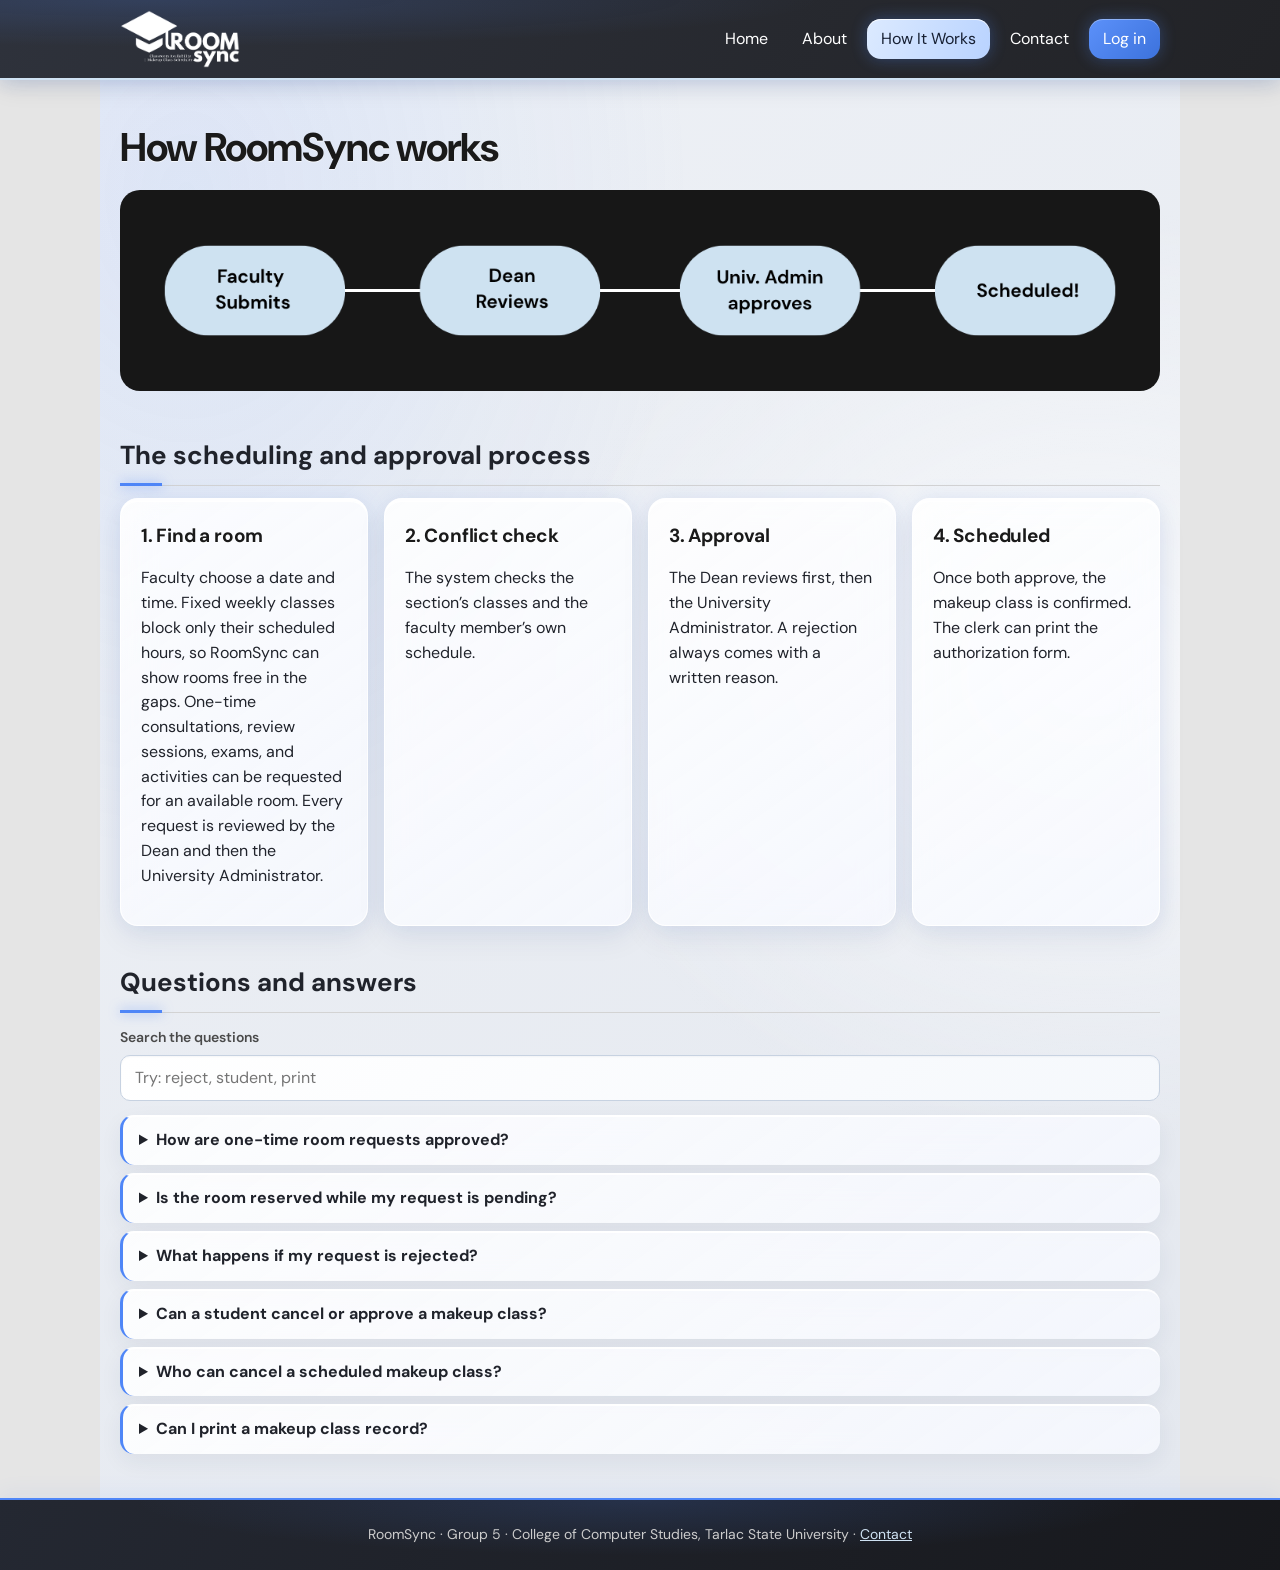
==== commit df1cc621: "Add files via upload" ====
--- a/how-it-works.html
+++ b/how-it-works.html
@@ -61,7 +61,7 @@
           <p>
             Faculty choose a date and time. Fixed weekly classes block only their scheduled
             hours, so RoomSync can show rooms free in the gaps. One-time consultations, review
-            sessions, exams, activities, and room changes for a regular class can be requested for an available room. Every
+            sessions, exams, and activities can be requested for an available room. Every
             request is reviewed by the Dean and then the University Administrator.
           </p>
         </div>
@@ -89,7 +89,7 @@
         <details>
           <summary>How are one-time room requests approved?</summary>
           <p>
-            Consultations, review sessions, exams, activities, and room changes use the same two-step review as
+            Consultations, review sessions, exams, and activities use the same two-step review as
             makeup classes: the Dean reviews first, followed by the University Administrator.
             The room is held while a request is pending.
           </p>
